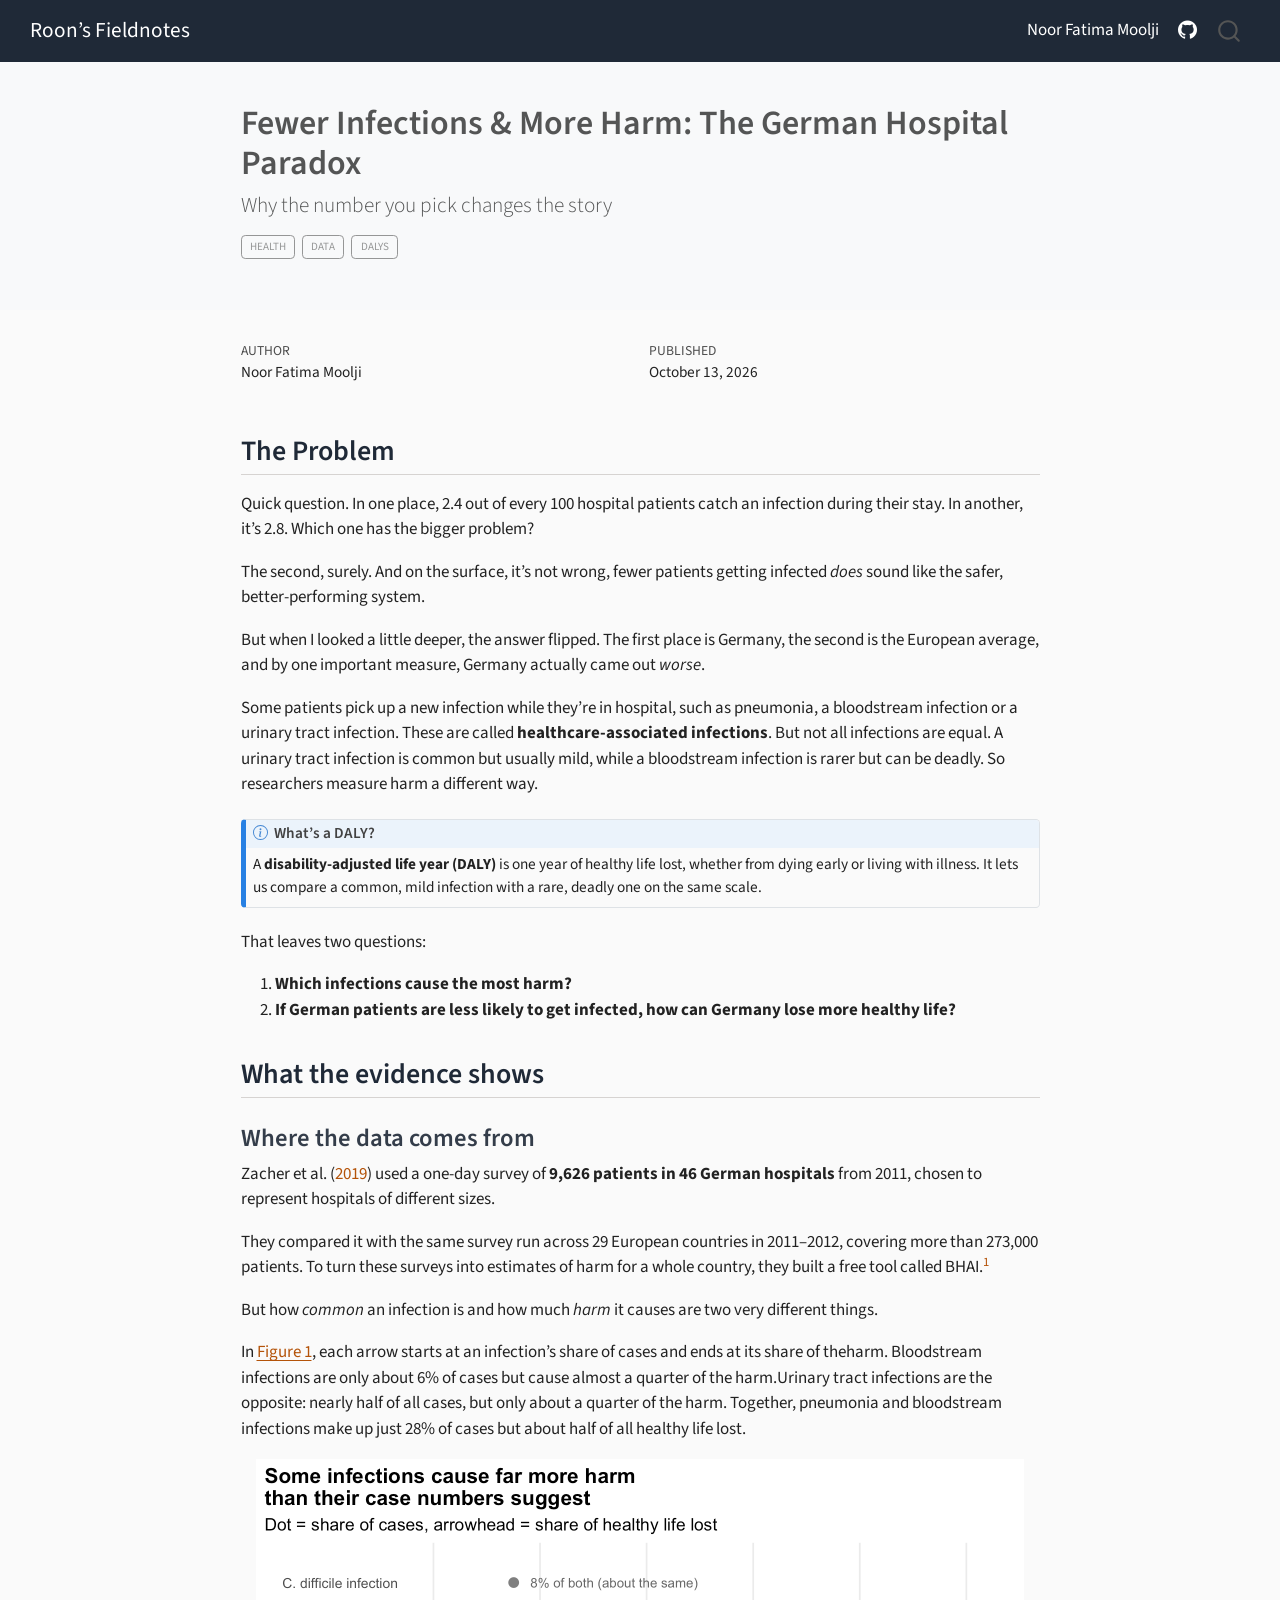
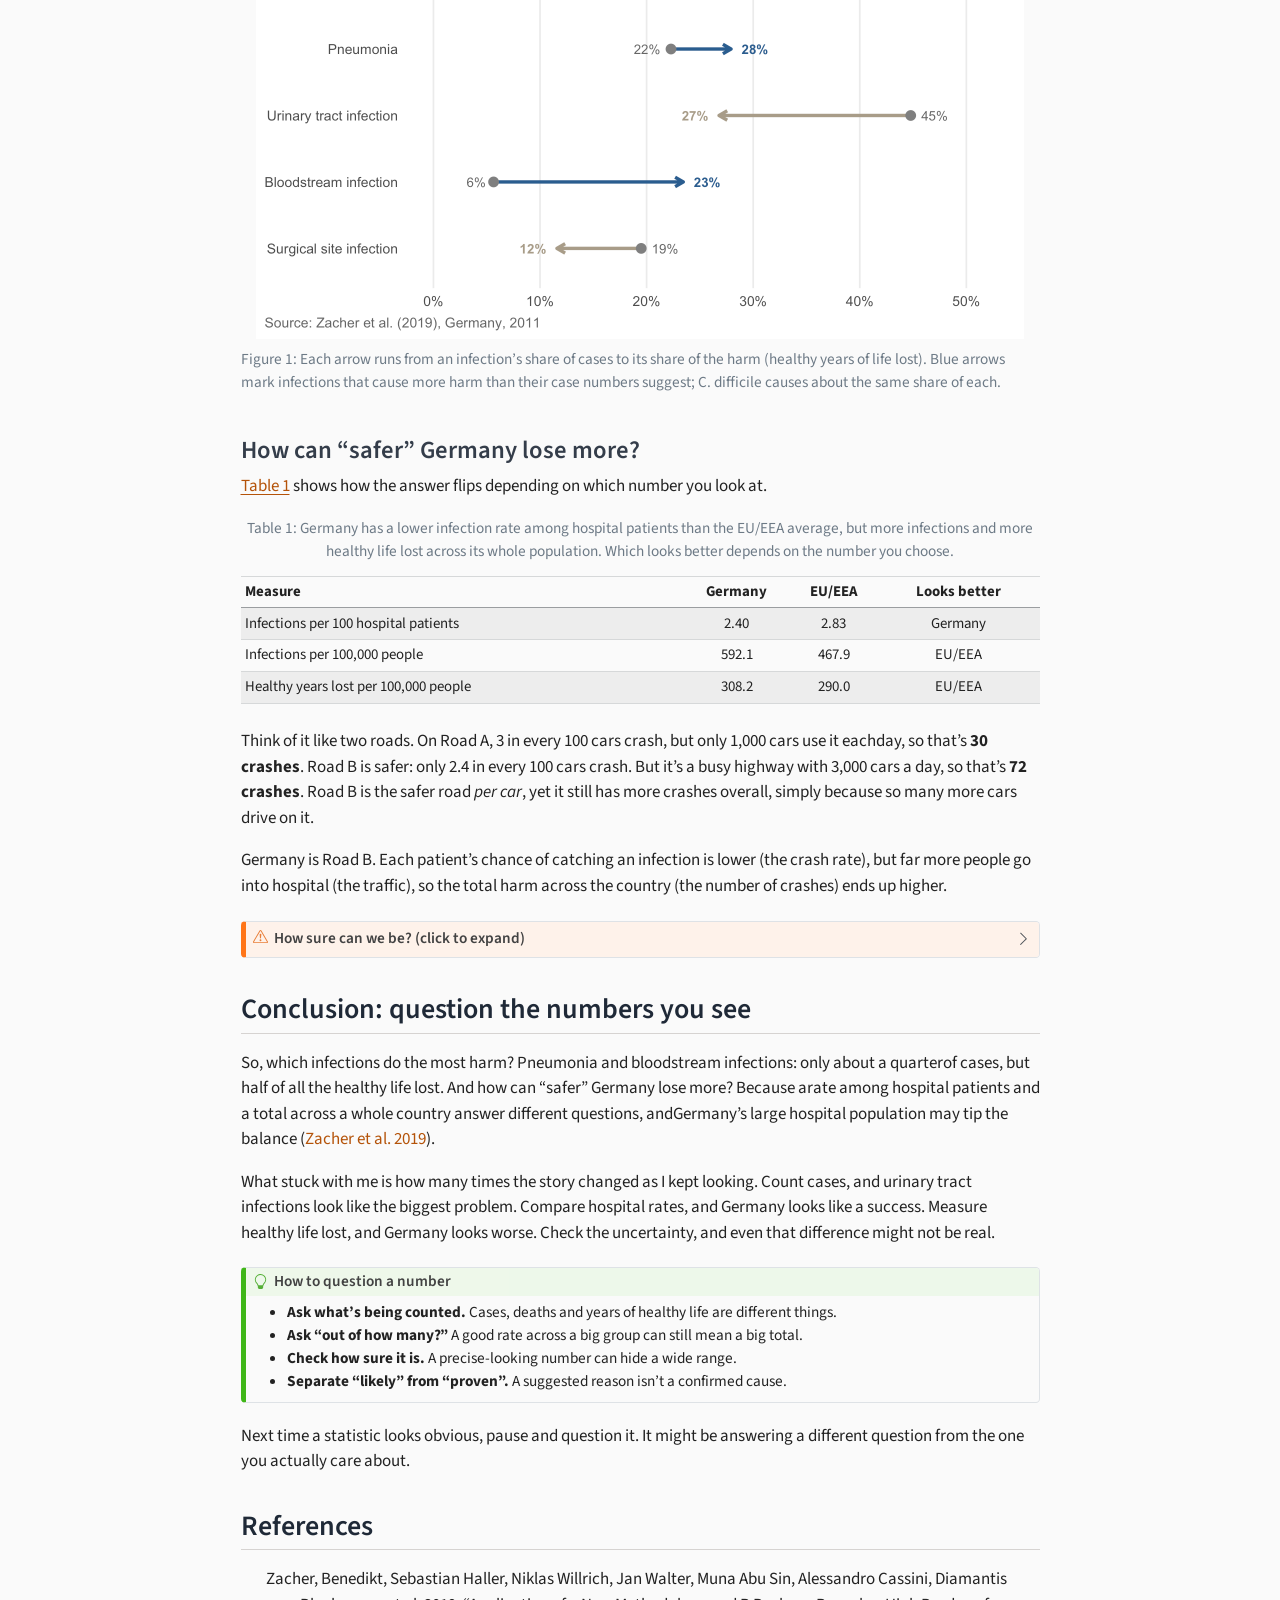
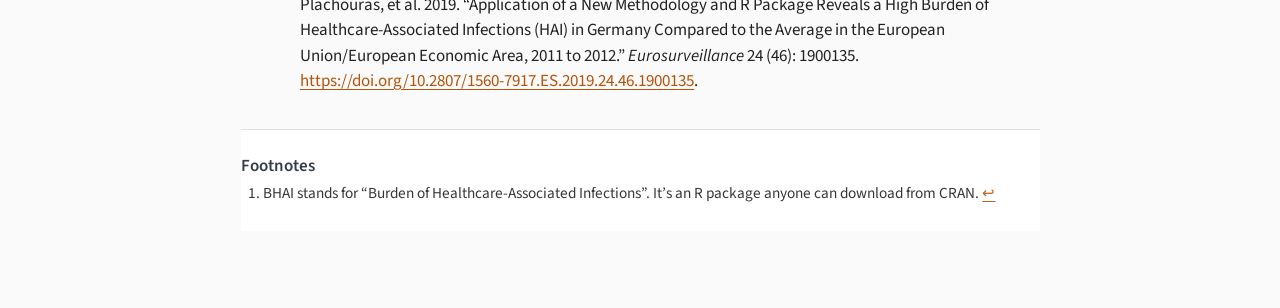
==== posts/hospital-infections/index.html @ 438caefc "Built site for gh-pages" ====
<!DOCTYPE html>
<html xmlns="http://www.w3.org/1999/xhtml" lang="en" xml:lang="en"><head>

<meta charset="utf-8">
<meta name="generator" content="quarto-1.8.27">

<meta name="viewport" content="width=device-width, initial-scale=1.0, user-scalable=yes">

<meta name="author" content="Noor Fatima Moolji">
<meta name="dcterms.date" content="2026-10-13">

<title>Fewer Infections &amp; More Harm: The German Hospital Paradox – Roon’s Fieldnotes</title>
<style>
code{white-space: pre-wrap;}
span.smallcaps{font-variant: small-caps;}
div.columns{display: flex; gap: min(4vw, 1.5em);}
div.column{flex: auto; overflow-x: auto;}
div.hanging-indent{margin-left: 1.5em; text-indent: -1.5em;}
ul.task-list{list-style: none;}
ul.task-list li input[type="checkbox"] {
  width: 0.8em;
  margin: 0 0.8em 0.2em -1em; /* quarto-specific, see https://github.com/quarto-dev/quarto-cli/issues/4556 */ 
  vertical-align: middle;
}
/* CSS for citations */
div.csl-bib-body { }
div.csl-entry {
  clear: both;
  margin-bottom: 0em;
}
.hanging-indent div.csl-entry {
  margin-left:2em;
  text-indent:-2em;
}
div.csl-left-margin {
  min-width:2em;
  float:left;
}
div.csl-right-inline {
  margin-left:2em;
  padding-left:1em;
}
div.csl-indent {
  margin-left: 2em;
}</style>


<script src="../../site_libs/quarto-nav/quarto-nav.js"></script>
<script src="../../site_libs/quarto-nav/headroom.min.js"></script>
<script src="../../site_libs/clipboard/clipboard.min.js"></script>
<script src="../../site_libs/quarto-search/autocomplete.umd.js"></script>
<script src="../../site_libs/quarto-search/fuse.min.js"></script>
<script src="../../site_libs/quarto-search/quarto-search.js"></script>
<meta name="quarto:offset" content="../../">
<script src="../../site_libs/quarto-html/quarto.js" type="module"></script>
<script src="../../site_libs/quarto-html/tabsets/tabsets.js" type="module"></script>
<script src="../../site_libs/quarto-html/axe/axe-check.js" type="module"></script>
<script src="../../site_libs/quarto-html/popper.min.js"></script>
<script src="../../site_libs/quarto-html/tippy.umd.min.js"></script>
<script src="../../site_libs/quarto-html/anchor.min.js"></script>
<link href="../../site_libs/quarto-html/tippy.css" rel="stylesheet">
<link href="../../site_libs/quarto-html/quarto-syntax-highlighting-ed96de9b727972fe78a7b5d16c58bf87.css" rel="stylesheet" id="quarto-text-highlighting-styles">
<script src="../../site_libs/bootstrap/bootstrap.min.js"></script>
<link href="../../site_libs/bootstrap/bootstrap-icons.css" rel="stylesheet">
<link href="../../site_libs/bootstrap/bootstrap-5b4ad623e5705c0698d39aec6f10cf02.min.css" rel="stylesheet" append-hash="true" id="quarto-bootstrap" data-mode="light">
<script id="quarto-search-options" type="application/json">{
  "location": "navbar",
  "copy-button": false,
  "collapse-after": 3,
  "panel-placement": "end",
  "type": "overlay",
  "limit": 50,
  "keyboard-shortcut": [
    "f",
    "/",
    "s"
  ],
  "show-item-context": false,
  "language": {
    "search-no-results-text": "No results",
    "search-matching-documents-text": "matching documents",
    "search-copy-link-title": "Copy link to search",
    "search-hide-matches-text": "Hide additional matches",
    "search-more-match-text": "more match in this document",
    "search-more-matches-text": "more matches in this document",
    "search-clear-button-title": "Clear",
    "search-text-placeholder": "",
    "search-detached-cancel-button-title": "Cancel",
    "search-submit-button-title": "Submit",
    "search-label": "Search"
  }
}</script>


<link rel="stylesheet" href="../../styles.css">
</head>

<body class="nav-fixed fullcontent quarto-light">

<div id="quarto-search-results"></div>
  <header id="quarto-header" class="headroom fixed-top quarto-banner">
    <nav class="navbar navbar-expand-lg " data-bs-theme="dark">
      <div class="navbar-container container-fluid">
      <div class="navbar-brand-container mx-auto">
    <a class="navbar-brand" href="../../index.html">
    <span class="navbar-title">Roon’s Fieldnotes</span>
    </a>
  </div>
            <div id="quarto-search" class="" title="Search"></div>
          <button class="navbar-toggler" type="button" data-bs-toggle="collapse" data-bs-target="#navbarCollapse" aria-controls="navbarCollapse" role="menu" aria-expanded="false" aria-label="Toggle navigation" onclick="if (window.quartoToggleHeadroom) { window.quartoToggleHeadroom(); }">
  <span class="navbar-toggler-icon"></span>
</button>
          <div class="collapse navbar-collapse" id="navbarCollapse">
            <ul class="navbar-nav navbar-nav-scroll ms-auto">
  <li class="nav-item">
    <a class="nav-link" href="../../about.html"> 
<span class="menu-text">Noor Fatima Moolji</span></a>
  </li>  
  <li class="nav-item compact">
    <a class="nav-link" href="https://github.com/noormoolji17"> <i class="bi bi-github" role="img" aria-label="GitHub">
</i> 
<span class="menu-text"></span></a>
  </li>  
</ul>
          </div> <!-- /navcollapse -->
            <div class="quarto-navbar-tools">
</div>
      </div> <!-- /container-fluid -->
    </nav>
</header>
<!-- content -->
<header id="title-block-header" class="quarto-title-block default page-columns page-full">
  <div class="quarto-title-banner page-columns page-full">
    <div class="quarto-title column-body">
      <h1 class="title">Fewer Infections &amp; More Harm: The German Hospital Paradox</h1>
            <p class="subtitle lead">Why the number you pick changes the story</p>
                                <div class="quarto-categories">
                <div class="quarto-category">health</div>
                <div class="quarto-category">data</div>
                <div class="quarto-category">DALYs</div>
              </div>
                  </div>
  </div>
    
  
  <div class="quarto-title-meta">

      <div>
      <div class="quarto-title-meta-heading">Author</div>
      <div class="quarto-title-meta-contents">
               <p>Noor Fatima Moolji </p>
            </div>
    </div>
      
      <div>
      <div class="quarto-title-meta-heading">Published</div>
      <div class="quarto-title-meta-contents">
        <p class="date">October 13, 2026</p>
      </div>
    </div>
    
      
    </div>
    
  
  </header><div id="quarto-content" class="quarto-container page-columns page-rows-contents page-layout-article page-navbar">
<!-- sidebar -->
<!-- margin-sidebar -->
    
<!-- main -->
<main class="content quarto-banner-title-block" id="quarto-document-content">





<section id="the-problem" class="level2">
<h2 class="anchored" data-anchor-id="the-problem">The Problem</h2>
<p>Quick question. In one place, 2.4 out of every 100 hospital patients catch an infection during their stay. In another, it’s 2.8. Which one has the bigger problem?</p>
<p>The second, surely. And on the surface, it’s not wrong, fewer patients getting infected <em>does</em> sound like the safer, better-performing system.</p>
<p>But when I looked a little deeper, the answer flipped. The first place is Germany, the second is the European average, and by one important measure, Germany actually came out <em>worse</em>.</p>
<p>Some patients pick up a new infection while they’re in hospital, such as pneumonia, a bloodstream infection or a urinary tract infection. These are called <strong>healthcare-associated infections</strong>. But not all infections are equal. A urinary tract infection is common but usually mild, while a bloodstream infection is rarer but can be deadly. So researchers measure harm a different way.</p>
<div class="callout callout-style-default callout-note callout-titled">
<div class="callout-header d-flex align-content-center">
<div class="callout-icon-container">
<i class="callout-icon"></i>
</div>
<div class="callout-title-container flex-fill">
<span class="screen-reader-only">Note</span>What’s a DALY?
</div>
</div>
<div class="callout-body-container callout-body">
<p>A <strong>disability-adjusted life year (DALY)</strong> is one year of healthy life lost, whether from dying early or living with illness. It lets us compare a common, mild infection with a rare, deadly one on the same scale.</p>
</div>
</div>
<p>That leaves two questions:</p>
<ol type="1">
<li><strong>Which infections cause the most harm?</strong></li>
<li><strong>If German patients are less likely to get infected, how can Germany lose more healthy life?</strong></li>
</ol>
</section>
<section id="what-the-evidence-shows" class="level2">
<h2 class="anchored" data-anchor-id="what-the-evidence-shows">What the evidence shows</h2>
<section id="where-the-data-comes-from" class="level3">
<h3 class="anchored" data-anchor-id="where-the-data-comes-from">Where the data comes from</h3>
<p><span class="citation" data-cites="zacher2019">Zacher et al. (<a href="#ref-zacher2019" role="doc-biblioref">2019</a>)</span> used a one-day survey of <strong>9,626 patients in 46 German hospitals</strong> from 2011, chosen to represent hospitals of different sizes.</p>
<p>They compared it with the same survey run across 29 European countries in 2011–2012, covering more than 273,000 patients. To turn these surveys into estimates of harm for a whole country, they built a free tool called BHAI.<a href="#fn1" class="footnote-ref" id="fnref1" role="doc-noteref"><sup>1</sup></a></p>
<p>But how <em>common</em> an infection is and how much <em>harm</em> it causes are two very different things.</p>
<p>In <a href="#fig-share" class="quarto-xref">Figure&nbsp;1</a>, each arrow starts at an infection’s share of cases and ends at its share of theharm. Bloodstream infections are only about 6% of cases but cause almost a quarter of the harm.Urinary tract infections are the opposite: nearly half of all cases, but only about a quarter of the harm. Together, pneumonia and bloodstream infections make up just 28% of cases but about half of all healthy life lost.</p>
<div class="cell">
<div class="cell-output-display">
<div id="fig-share" class="quarto-float quarto-figure quarto-figure-center anchored" alt="Arrow chart for five infection types in Germany, 2011. Bloodstream infection rises from 6% of cases to 23% of harm and pneumonia from 22% to 28%. Urinary tract infection falls from 45% of cases to 27% of harm and surgical site infection from 19% to 12%. C. difficile is about 8% of both.">
<figure class="quarto-float quarto-float-fig figure">
<div aria-describedby="fig-share-caption-0ceaefa1-69ba-4598-a22c-09a6ac19f8ca">
<img src="index_files/figure-html/fig-share-1.png" class="img-fluid figure-img" alt="Arrow chart for five infection types in Germany, 2011. Bloodstream infection rises from 6% of cases to 23% of harm and pneumonia from 22% to 28%. Urinary tract infection falls from 45% of cases to 27% of harm and surgical site infection from 19% to 12%. C. difficile is about 8% of both." width="768">
</div>
<figcaption class="quarto-float-caption-bottom quarto-float-caption quarto-float-fig" id="fig-share-caption-0ceaefa1-69ba-4598-a22c-09a6ac19f8ca">
Figure&nbsp;1: Each arrow runs from an infection’s share of cases to its share of the harm (healthy years of life lost). Blue arrows mark infections that cause more harm than their case numbers suggest; C. difficile causes about the same share of each.
</figcaption>
</figure>
</div>
</div>
</div>
</section>
<section id="how-can-safer-germany-lose-more" class="level3">
<h3 class="anchored" data-anchor-id="how-can-safer-germany-lose-more">How can “safer” Germany lose more?</h3>
<p><a href="#tbl-compare" class="quarto-xref">Table&nbsp;1</a> shows how the answer flips depending on which number you look at.</p>
<div class="cell">
<div id="tbl-compare" class="cell quarto-float quarto-figure quarto-figure-center anchored">
<figure class="quarto-float quarto-float-tbl figure">
<figcaption class="quarto-float-caption-top quarto-float-caption quarto-float-tbl" id="tbl-compare-caption-0ceaefa1-69ba-4598-a22c-09a6ac19f8ca">
Table&nbsp;1: Germany has a lower infection rate among hospital patients than the EU/EEA average, but more infections and more healthy life lost across its whole population. Which looks better depends on the number you choose.
</figcaption>
<div aria-describedby="tbl-compare-caption-0ceaefa1-69ba-4598-a22c-09a6ac19f8ca">
<div class="cell-output-display">
<table class="do-not-create-environment cell caption-top table table-sm table-striped small">
<colgroup>
<col style="width: 55%">
<col style="width: 13%">
<col style="width: 11%">
<col style="width: 20%">
</colgroup>
<thead>
<tr class="header">
<th style="text-align: left;">Measure</th>
<th style="text-align: center;">Germany</th>
<th style="text-align: center;">EU/EEA</th>
<th style="text-align: center;">Looks better</th>
</tr>
</thead>
<tbody>
<tr class="odd">
<td style="text-align: left;">Infections per 100 hospital patients</td>
<td style="text-align: center;">2.40</td>
<td style="text-align: center;">2.83</td>
<td style="text-align: center;">Germany</td>
</tr>
<tr class="even">
<td style="text-align: left;">Infections per 100,000 people</td>
<td style="text-align: center;">592.1</td>
<td style="text-align: center;">467.9</td>
<td style="text-align: center;">EU/EEA</td>
</tr>
<tr class="odd">
<td style="text-align: left;">Healthy years lost per 100,000 people</td>
<td style="text-align: center;">308.2</td>
<td style="text-align: center;">290.0</td>
<td style="text-align: center;">EU/EEA</td>
</tr>
</tbody>
</table>
</div>
</div>
</figure>
</div>
</div>
<p>Think of it like two roads. On Road A, 3 in every 100 cars crash, but only 1,000 cars use it eachday, so that’s <strong>30 crashes</strong>. Road B is safer: only 2.4 in every 100 cars crash. But it’s a busy highway with 3,000 cars a day, so that’s <strong>72 crashes</strong>. Road B is the safer road <em>per car</em>, yet it still has more crashes overall, simply because so many more cars drive on it.</p>
<p>Germany is Road B. Each patient’s chance of catching an infection is lower (the crash rate), but far more people go into hospital (the traffic), so the total harm across the country (the number of crashes) ends up higher.</p>
<div class="callout callout-style-default callout-warning callout-titled">
<div class="callout-header d-flex align-content-center collapsed" data-bs-toggle="collapse" data-bs-target=".callout-2-contents" aria-controls="callout-2" aria-expanded="false" aria-label="Toggle callout">
<div class="callout-icon-container">
<i class="callout-icon"></i>
</div>
<div class="callout-title-container flex-fill">
<span class="screen-reader-only">Warning</span>How sure can we be? (click to expand)
</div>
<div class="callout-btn-toggle d-inline-block border-0 py-1 ps-1 pe-0 float-end"><i class="callout-toggle"></i></div>
</div>
<div id="callout-2" class="callout-2-contents callout-collapse collapse">
<div class="callout-body-container callout-body">
<p>These numbers are estimates, and some are quite uncertain. Germany’s harm could be anywhere from about 221 to 416 healthy years lost per 100,000 people, and Europe’s from about 215 to 377. Those ranges overlap, so the study can’t say for certain that Germany is really worse.</p>
<p>The authors also note that some of the evidence linking infections to deaths and disability is weak, and that using a different group of German hospitals raised the total from about 249,000 to 290,000 healthy years lost.</p>
</div>
</div>
</div>
</section>
</section>
<section id="conclusion-question-the-numbers-you-see" class="level2">
<h2 class="anchored" data-anchor-id="conclusion-question-the-numbers-you-see">Conclusion: question the numbers you see</h2>
<p>So, which infections do the most harm? Pneumonia and bloodstream infections: only about a quarterof cases, but half of all the healthy life lost. And how can “safer” Germany lose more? Because arate among hospital patients and a total across a whole country answer different questions, andGermany’s large hospital population may tip the balance <span class="citation" data-cites="zacher2019">(<a href="#ref-zacher2019" role="doc-biblioref">Zacher et al. 2019</a>)</span>.</p>
<p>What stuck with me is how many times the story changed as I kept looking. Count cases, and urinary tract infections look like the biggest problem. Compare hospital rates, and Germany looks like a success. Measure healthy life lost, and Germany looks worse. Check the uncertainty, and even that difference might not be real.</p>
<div class="callout callout-style-default callout-tip callout-titled">
<div class="callout-header d-flex align-content-center">
<div class="callout-icon-container">
<i class="callout-icon"></i>
</div>
<div class="callout-title-container flex-fill">
<span class="screen-reader-only">Tip</span>How to question a number
</div>
</div>
<div class="callout-body-container callout-body">
<ul>
<li><strong>Ask what’s being counted.</strong> Cases, deaths and years of healthy life are different things.</li>
<li><strong>Ask “out of how many?”</strong> A good rate across a big group can still mean a big total.</li>
<li><strong>Check how sure it is.</strong> A precise-looking number can hide a wide range.</li>
<li><strong>Separate “likely” from “proven”.</strong> A suggested reason isn’t a confirmed cause.</li>
</ul>
</div>
</div>
<p>Next time a statistic looks obvious, pause and question it. It might be answering a different question from the one you actually care about.</p>
</section>
<section id="references" class="level2">
<h2 class="anchored" data-anchor-id="references">References</h2>
<div id="refs" class="references csl-bib-body hanging-indent" data-entry-spacing="0" role="list">
<div id="ref-zacher2019" class="csl-entry" role="listitem">
Zacher, Benedikt, Sebastian Haller, Niklas Willrich, Jan Walter, Muna Abu Sin, Alessandro Cassini, Diamantis Plachouras, et al. 2019. <span>“Application of a New Methodology and <span>R</span> Package Reveals a High Burden of Healthcare-Associated Infections (<span>HAI</span>) in <span>Germany</span> Compared to the Average in the <span>European Union/European Economic Area</span>, 2011 to 2012.”</span> <em>Eurosurveillance</em> 24 (46): 1900135. <a href="https://doi.org/10.2807/1560-7917.ES.2019.24.46.1900135">https://doi.org/10.2807/1560-7917.ES.2019.24.46.1900135</a>.
</div>
</div>


</section>


<div id="quarto-appendix" class="default"><section id="footnotes" class="footnotes footnotes-end-of-document" role="doc-endnotes"><h2 class="anchored quarto-appendix-heading">Footnotes</h2>

<ol>
<li id="fn1"><p>BHAI stands for “Burden of Healthcare-Associated Infections”. It’s an R package anyone can download from CRAN.<a href="#fnref1" class="footnote-back" role="doc-backlink">↩︎</a></p></li>
</ol>
</section></div></main> <!-- /main -->
<script id="quarto-html-after-body" type="application/javascript">
  window.document.addEventListener("DOMContentLoaded", function (event) {
    const icon = "";
    const anchorJS = new window.AnchorJS();
    anchorJS.options = {
      placement: 'right',
      icon: icon
    };
    anchorJS.add('.anchored');
    const isCodeAnnotation = (el) => {
      for (const clz of el.classList) {
        if (clz.startsWith('code-annotation-')) {                     
          return true;
        }
      }
      return false;
    }
    const onCopySuccess = function(e) {
      // button target
      const button = e.trigger;
      // don't keep focus
      button.blur();
      // flash "checked"
      button.classList.add('code-copy-button-checked');
      var currentTitle = button.getAttribute("title");
      button.setAttribute("title", "Copied!");
      let tooltip;
      if (window.bootstrap) {
        button.setAttribute("data-bs-toggle", "tooltip");
        button.setAttribute("data-bs-placement", "left");
        button.setAttribute("data-bs-title", "Copied!");
        tooltip = new bootstrap.Tooltip(button, 
          { trigger: "manual", 
            customClass: "code-copy-button-tooltip",
            offset: [0, -8]});
        tooltip.show();    
      }
      setTimeout(function() {
        if (tooltip) {
          tooltip.hide();
          button.removeAttribute("data-bs-title");
          button.removeAttribute("data-bs-toggle");
          button.removeAttribute("data-bs-placement");
        }
        button.setAttribute("title", currentTitle);
        button.classList.remove('code-copy-button-checked');
      }, 1000);
      // clear code selection
      e.clearSelection();
    }
    const getTextToCopy = function(trigger) {
      const outerScaffold = trigger.parentElement.cloneNode(true);
      const codeEl = outerScaffold.querySelector('code');
      for (const childEl of codeEl.children) {
        if (isCodeAnnotation(childEl)) {
          childEl.remove();
        }
      }
      return codeEl.innerText;
    }
    const clipboard = new window.ClipboardJS('.code-copy-button:not([data-in-quarto-modal])', {
      text: getTextToCopy
    });
    clipboard.on('success', onCopySuccess);
    if (window.document.getElementById('quarto-embedded-source-code-modal')) {
      const clipboardModal = new window.ClipboardJS('.code-copy-button[data-in-quarto-modal]', {
        text: getTextToCopy,
        container: window.document.getElementById('quarto-embedded-source-code-modal')
      });
      clipboardModal.on('success', onCopySuccess);
    }
      var localhostRegex = new RegExp(/^(?:http|https):\/\/localhost\:?[0-9]*\//);
      var mailtoRegex = new RegExp(/^mailto:/);
        var filterRegex = new RegExp('/' + window.location.host + '/');
      var isInternal = (href) => {
          return filterRegex.test(href) || localhostRegex.test(href) || mailtoRegex.test(href);
      }
      // Inspect non-navigation links and adorn them if external
     var links = window.document.querySelectorAll('a[href]:not(.nav-link):not(.navbar-brand):not(.toc-action):not(.sidebar-link):not(.sidebar-item-toggle):not(.pagination-link):not(.no-external):not([aria-hidden]):not(.dropdown-item):not(.quarto-navigation-tool):not(.about-link)');
      for (var i=0; i<links.length; i++) {
        const link = links[i];
        if (!isInternal(link.href)) {
          // undo the damage that might have been done by quarto-nav.js in the case of
          // links that we want to consider external
          if (link.dataset.originalHref !== undefined) {
            link.href = link.dataset.originalHref;
          }
        }
      }
    function tippyHover(el, contentFn, onTriggerFn, onUntriggerFn) {
      const config = {
        allowHTML: true,
        maxWidth: 500,
        delay: 100,
        arrow: false,
        appendTo: function(el) {
            return el.parentElement;
        },
        interactive: true,
        interactiveBorder: 10,
        theme: 'quarto',
        placement: 'bottom-start',
      };
      if (contentFn) {
        config.content = contentFn;
      }
      if (onTriggerFn) {
        config.onTrigger = onTriggerFn;
      }
      if (onUntriggerFn) {
        config.onUntrigger = onUntriggerFn;
      }
      window.tippy(el, config); 
    }
    const noterefs = window.document.querySelectorAll('a[role="doc-noteref"]');
    for (var i=0; i<noterefs.length; i++) {
      const ref = noterefs[i];
      tippyHover(ref, function() {
        // use id or data attribute instead here
        let href = ref.getAttribute('data-footnote-href') || ref.getAttribute('href');
        try { href = new URL(href).hash; } catch {}
        const id = href.replace(/^#\/?/, "");
        const note = window.document.getElementById(id);
        if (note) {
          return note.innerHTML;
        } else {
          return "";
        }
      });
    }
    const xrefs = window.document.querySelectorAll('a.quarto-xref');
    const processXRef = (id, note) => {
      // Strip column container classes
      const stripColumnClz = (el) => {
        el.classList.remove("page-full", "page-columns");
        if (el.children) {
          for (const child of el.children) {
            stripColumnClz(child);
          }
        }
      }
      stripColumnClz(note)
      if (id === null || id.startsWith('sec-')) {
        // Special case sections, only their first couple elements
        const container = document.createElement("div");
        if (note.children && note.children.length > 2) {
          container.appendChild(note.children[0].cloneNode(true));
          for (let i = 1; i < note.children.length; i++) {
            const child = note.children[i];
            if (child.tagName === "P" && child.innerText === "") {
              continue;
            } else {
              container.appendChild(child.cloneNode(true));
              break;
            }
          }
          if (window.Quarto?.typesetMath) {
            window.Quarto.typesetMath(container);
          }
          return container.innerHTML
        } else {
          if (window.Quarto?.typesetMath) {
            window.Quarto.typesetMath(note);
          }
          return note.innerHTML;
        }
      } else {
        // Remove any anchor links if they are present
        const anchorLink = note.querySelector('a.anchorjs-link');
        if (anchorLink) {
          anchorLink.remove();
        }
        if (window.Quarto?.typesetMath) {
          window.Quarto.typesetMath(note);
        }
        if (note.classList.contains("callout")) {
          return note.outerHTML;
        } else {
          return note.innerHTML;
        }
      }
    }
    for (var i=0; i<xrefs.length; i++) {
      const xref = xrefs[i];
      tippyHover(xref, undefined, function(instance) {
        instance.disable();
        let url = xref.getAttribute('href');
        let hash = undefined; 
        if (url.startsWith('#')) {
          hash = url;
        } else {
          try { hash = new URL(url).hash; } catch {}
        }
        if (hash) {
          const id = hash.replace(/^#\/?/, "");
          const note = window.document.getElementById(id);
          if (note !== null) {
            try {
              const html = processXRef(id, note.cloneNode(true));
              instance.setContent(html);
            } finally {
              instance.enable();
              instance.show();
            }
          } else {
            // See if we can fetch this
            fetch(url.split('#')[0])
            .then(res => res.text())
            .then(html => {
              const parser = new DOMParser();
              const htmlDoc = parser.parseFromString(html, "text/html");
              const note = htmlDoc.getElementById(id);
              if (note !== null) {
                const html = processXRef(id, note);
                instance.setContent(html);
              } 
            }).finally(() => {
              instance.enable();
              instance.show();
            });
          }
        } else {
          // See if we can fetch a full url (with no hash to target)
          // This is a special case and we should probably do some content thinning / targeting
          fetch(url)
          .then(res => res.text())
          .then(html => {
            const parser = new DOMParser();
            const htmlDoc = parser.parseFromString(html, "text/html");
            const note = htmlDoc.querySelector('main.content');
            if (note !== null) {
              // This should only happen for chapter cross references
              // (since there is no id in the URL)
              // remove the first header
              if (note.children.length > 0 && note.children[0].tagName === "HEADER") {
                note.children[0].remove();
              }
              const html = processXRef(null, note);
              instance.setContent(html);
            } 
          }).finally(() => {
            instance.enable();
            instance.show();
          });
        }
      }, function(instance) {
      });
    }
        let selectedAnnoteEl;
        const selectorForAnnotation = ( cell, annotation) => {
          let cellAttr = 'data-code-cell="' + cell + '"';
          let lineAttr = 'data-code-annotation="' +  annotation + '"';
          const selector = 'span[' + cellAttr + '][' + lineAttr + ']';
          return selector;
        }
        const selectCodeLines = (annoteEl) => {
          const doc = window.document;
          const targetCell = annoteEl.getAttribute("data-target-cell");
          const targetAnnotation = annoteEl.getAttribute("data-target-annotation");
          const annoteSpan = window.document.querySelector(selectorForAnnotation(targetCell, targetAnnotation));
          const lines = annoteSpan.getAttribute("data-code-lines").split(",");
          const lineIds = lines.map((line) => {
            return targetCell + "-" + line;
          })
          let top = null;
          let height = null;
          let parent = null;
          if (lineIds.length > 0) {
              //compute the position of the single el (top and bottom and make a div)
              const el = window.document.getElementById(lineIds[0]);
              top = el.offsetTop;
              height = el.offsetHeight;
              parent = el.parentElement.parentElement;
            if (lineIds.length > 1) {
              const lastEl = window.document.getElementById(lineIds[lineIds.length - 1]);
              const bottom = lastEl.offsetTop + lastEl.offsetHeight;
              height = bottom - top;
            }
            if (top !== null && height !== null && parent !== null) {
              // cook up a div (if necessary) and position it 
              let div = window.document.getElementById("code-annotation-line-highlight");
              if (div === null) {
                div = window.document.createElement("div");
                div.setAttribute("id", "code-annotation-line-highlight");
                div.style.position = 'absolute';
                parent.appendChild(div);
              }
              div.style.top = top - 2 + "px";
              div.style.height = height + 4 + "px";
              div.style.left = 0;
              let gutterDiv = window.document.getElementById("code-annotation-line-highlight-gutter");
              if (gutterDiv === null) {
                gutterDiv = window.document.createElement("div");
                gutterDiv.setAttribute("id", "code-annotation-line-highlight-gutter");
                gutterDiv.style.position = 'absolute';
                const codeCell = window.document.getElementById(targetCell);
                const gutter = codeCell.querySelector('.code-annotation-gutter');
                gutter.appendChild(gutterDiv);
              }
              gutterDiv.style.top = top - 2 + "px";
              gutterDiv.style.height = height + 4 + "px";
            }
            selectedAnnoteEl = annoteEl;
          }
        };
        const unselectCodeLines = () => {
          const elementsIds = ["code-annotation-line-highlight", "code-annotation-line-highlight-gutter"];
          elementsIds.forEach((elId) => {
            const div = window.document.getElementById(elId);
            if (div) {
              div.remove();
            }
          });
          selectedAnnoteEl = undefined;
        };
          // Handle positioning of the toggle
      window.addEventListener(
        "resize",
        throttle(() => {
          elRect = undefined;
          if (selectedAnnoteEl) {
            selectCodeLines(selectedAnnoteEl);
          }
        }, 10)
      );
      function throttle(fn, ms) {
      let throttle = false;
      let timer;
        return (...args) => {
          if(!throttle) { // first call gets through
              fn.apply(this, args);
              throttle = true;
          } else { // all the others get throttled
              if(timer) clearTimeout(timer); // cancel #2
              timer = setTimeout(() => {
                fn.apply(this, args);
                timer = throttle = false;
              }, ms);
          }
        };
      }
        // Attach click handler to the DT
        const annoteDls = window.document.querySelectorAll('dt[data-target-cell]');
        for (const annoteDlNode of annoteDls) {
          annoteDlNode.addEventListener('click', (event) => {
            const clickedEl = event.target;
            if (clickedEl !== selectedAnnoteEl) {
              unselectCodeLines();
              const activeEl = window.document.querySelector('dt[data-target-cell].code-annotation-active');
              if (activeEl) {
                activeEl.classList.remove('code-annotation-active');
              }
              selectCodeLines(clickedEl);
              clickedEl.classList.add('code-annotation-active');
            } else {
              // Unselect the line
              unselectCodeLines();
              clickedEl.classList.remove('code-annotation-active');
            }
          });
        }
    const findCites = (el) => {
      const parentEl = el.parentElement;
      if (parentEl) {
        const cites = parentEl.dataset.cites;
        if (cites) {
          return {
            el,
            cites: cites.split(' ')
          };
        } else {
          return findCites(el.parentElement)
        }
      } else {
        return undefined;
      }
    };
    var bibliorefs = window.document.querySelectorAll('a[role="doc-biblioref"]');
    for (var i=0; i<bibliorefs.length; i++) {
      const ref = bibliorefs[i];
      const citeInfo = findCites(ref);
      if (citeInfo) {
        tippyHover(citeInfo.el, function() {
          var popup = window.document.createElement('div');
          citeInfo.cites.forEach(function(cite) {
            var citeDiv = window.document.createElement('div');
            citeDiv.classList.add('hanging-indent');
            citeDiv.classList.add('csl-entry');
            var biblioDiv = window.document.getElementById('ref-' + cite);
            if (biblioDiv) {
              citeDiv.innerHTML = biblioDiv.innerHTML;
            }
            popup.appendChild(citeDiv);
          });
          return popup.innerHTML;
        });
      }
    }
  });
  </script>
</div> <!-- /content -->




</body></html>
---- site_libs/quarto-html/tippy.css ----
.tippy-box[data-animation=fade][data-state=hidden]{opacity:0}[data-tippy-root]{max-width:calc(100vw - 10px)}.tippy-box{position:relative;background-color:#333;color:#fff;border-radius:4px;font-size:14px;line-height:1.4;white-space:normal;outline:0;transition-property:transform,visibility,opacity}.tippy-box[data-placement^=top]>.tippy-arrow{bottom:0}.tippy-box[data-placement^=top]>.tippy-arrow:before{bottom:-7px;left:0;border-width:8px 8px 0;border-top-color:initial;transform-origin:center top}.tippy-box[data-placement^=bottom]>.tippy-arrow{top:0}.tippy-box[data-placement^=bottom]>.tippy-arrow:before{top:-7px;left:0;border-width:0 8px 8px;border-bottom-color:initial;transform-origin:center bottom}.tippy-box[data-placement^=left]>.tippy-arrow{right:0}.tippy-box[data-placement^=left]>.tippy-arrow:before{border-width:8px 0 8px 8px;border-left-color:initial;right:-7px;transform-origin:center left}.tippy-box[data-placement^=right]>.tippy-arrow{left:0}.tippy-box[data-placement^=right]>.tippy-arrow:before{left:-7px;border-width:8px 8px 8px 0;border-right-color:initial;transform-origin:center right}.tippy-box[data-inertia][data-state=visible]{transition-timing-function:cubic-bezier(.54,1.5,.38,1.11)}.tippy-arrow{width:16px;height:16px;color:#333}.tippy-arrow:before{content:"";position:absolute;border-color:transparent;border-style:solid}.tippy-content{position:relative;padding:5px 9px;z-index:1}
---- site_libs/quarto-html/quarto-syntax-highlighting-ed96de9b727972fe78a7b5d16c58bf87.css ----
/* quarto syntax highlight colors */
:root {
  --quarto-hl-ot-color: #003B4F;
  --quarto-hl-at-color: #657422;
  --quarto-hl-ss-color: #20794D;
  --quarto-hl-an-color: #5E5E5E;
  --quarto-hl-fu-color: #4758AB;
  --quarto-hl-st-color: #20794D;
  --quarto-hl-cf-color: #003B4F;
  --quarto-hl-op-color: #5E5E5E;
  --quarto-hl-er-color: #AD0000;
  --quarto-hl-bn-color: #AD0000;
  --quarto-hl-al-color: #AD0000;
  --quarto-hl-va-color: #111111;
  --quarto-hl-bu-color: inherit;
  --quarto-hl-ex-color: inherit;
  --quarto-hl-pp-color: #AD0000;
  --quarto-hl-in-color: #5E5E5E;
  --quarto-hl-vs-color: #20794D;
  --quarto-hl-wa-color: #5E5E5E;
  --quarto-hl-do-color: #5E5E5E;
  --quarto-hl-im-color: #00769E;
  --quarto-hl-ch-color: #20794D;
  --quarto-hl-dt-color: #AD0000;
  --quarto-hl-fl-color: #AD0000;
  --quarto-hl-co-color: #5E5E5E;
  --quarto-hl-cv-color: #5E5E5E;
  --quarto-hl-cn-color: #8f5902;
  --quarto-hl-sc-color: #5E5E5E;
  --quarto-hl-dv-color: #AD0000;
  --quarto-hl-kw-color: #003B4F;
}

/* other quarto variables */
:root {
  --quarto-font-monospace: SFMono-Regular, Menlo, Monaco, Consolas, "Liberation Mono", "Courier New", monospace;
}

/* syntax highlight based on Pandoc's rules */
pre > code.sourceCode > span {
  color: #003B4F;
}

code.sourceCode > span {
  color: #003B4F;
}

div.sourceCode,
div.sourceCode pre.sourceCode {
  color: #003B4F;
}

/* Normal */
code span {
  color: #003B4F;
}

/* Alert */
code span.al {
  color: #AD0000;
  font-style: inherit;
}

/* Annotation */
code span.an {
  color: #5E5E5E;
  font-style: inherit;
}

/* Attribute */
code span.at {
  color: #657422;
  font-style: inherit;
}

/* BaseN */
code span.bn {
  color: #AD0000;
  font-style: inherit;
}

/* BuiltIn */
code span.bu {
  font-style: inherit;
}

/* ControlFlow */
code span.cf {
  color: #003B4F;
  font-weight: bold;
  font-style: inherit;
}

/* Char */
code span.ch {
  color: #20794D;
  font-style: inherit;
}

/* Constant */
code span.cn {
  color: #8f5902;
  font-style: inherit;
}

/* Comment */
code span.co {
  color: #5E5E5E;
  font-style: inherit;
}

/* CommentVar */
code span.cv {
  color: #5E5E5E;
  font-style: italic;
}

/* Documentation */
code span.do {
  color: #5E5E5E;
  font-style: italic;
}

/* DataType */
code span.dt {
  color: #AD0000;
  font-style: inherit;
}

/* DecVal */
code span.dv {
  color: #AD0000;
  font-style: inherit;
}

/* Error */
code span.er {
  color: #AD0000;
  font-style: inherit;
}

/* Extension */
code span.ex {
  font-style: inherit;
}

/* Float */
code span.fl {
  color: #AD0000;
  font-style: inherit;
}

/* Function */
code span.fu {
  color: #4758AB;
  font-style: inherit;
}

/* Import */
code span.im {
  color: #00769E;
  font-style: inherit;
}

/* Information */
code span.in {
  color: #5E5E5E;
  font-style: inherit;
}

/* Keyword */
code span.kw {
  color: #003B4F;
  font-weight: bold;
  font-style: inherit;
}

/* Operator */
code span.op {
  color: #5E5E5E;
  font-style: inherit;
}

/* Other */
code span.ot {
  color: #003B4F;
  font-style: inherit;
}

/* Preprocessor */
code span.pp {
  color: #AD0000;
  font-style: inherit;
}

/* SpecialChar */
code span.sc {
  color: #5E5E5E;
  font-style: inherit;
}

/* SpecialString */
code span.ss {
  color: #20794D;
  font-style: inherit;
}

/* String */
code span.st {
  color: #20794D;
  font-style: inherit;
}

/* Variable */
code span.va {
  color: #111111;
  font-style: inherit;
}

/* VerbatimString */
code span.vs {
  color: #20794D;
  font-style: inherit;
}

/* Warning */
code span.wa {
  color: #5E5E5E;
  font-style: italic;
}

.prevent-inlining {
  content: "</";
}

/*# sourceMappingURL=0920dd6d7437995b8cdf7429764427b1.css.map */
---- styles.css ----
/* css styles */
/*-- scss:defaults --*/

/* Named colours*/
:root {
  --ink: #222222;       /* body text */
  --paper: #fafafa;     /* page background: soft off-white */
  --charcoal: #1f2937;  /* headings and navbar */
  --link: #b45309;      /* links: deep amber */
  --hover: #fbbf24;     /* navbar hover: bright amber */
  --soft: #d6d3d1;      /* thin lines */
}

/* Page background and body text */
body {
  background-color: var(--paper);
  color: var(--ink);
}

/* Headings: dark and readable */
h1, h2, h3, h4, .title, .listing-title {
  color: var(--charcoal);
}

/* Subtle line under section headings in posts */
#quarto-document-content h2 {
  border-bottom: 1px solid var(--soft);
  padding-bottom: 0.2em;
}

/* Links in the page content */
#quarto-content a {
  color: var(--link);
}

#quarto-content a:hover {
  color: var(--charcoal);
}

/* Navbar: dark with white text */
#quarto-header .navbar {
  background-color: var(--charcoal);
}

#quarto-header .navbar-title,
#quarto-header .navbar-brand,
#quarto-header .nav-link,
#quarto-header .bi {
  color: #ffffff;
}

/* Navbar hover and current page: bright amber, clearly visible */
#quarto-header .navbar-brand:hover,
#quarto-header .navbar-brand:hover .navbar-title,
#quarto-header .nav-link:hover,
#quarto-header .nav-link:hover .bi,
#quarto-header .nav-link.active {
  color: var(--hover);
}

#quarto-header .nav-link:hover,
#quarto-header .nav-link.active {
  text-decoration: underline;
  text-underline-offset: 6px;
  text-decoration-thickness: 2px;
}

/* Visible focus outline for keyboard users */
#quarto-header .nav-link:focus-visible,
#quarto-header .navbar-brand:focus-visible {
  outline: 2px solid var(--hover);
  outline-offset: 2px;
  box-shadow: none;
}
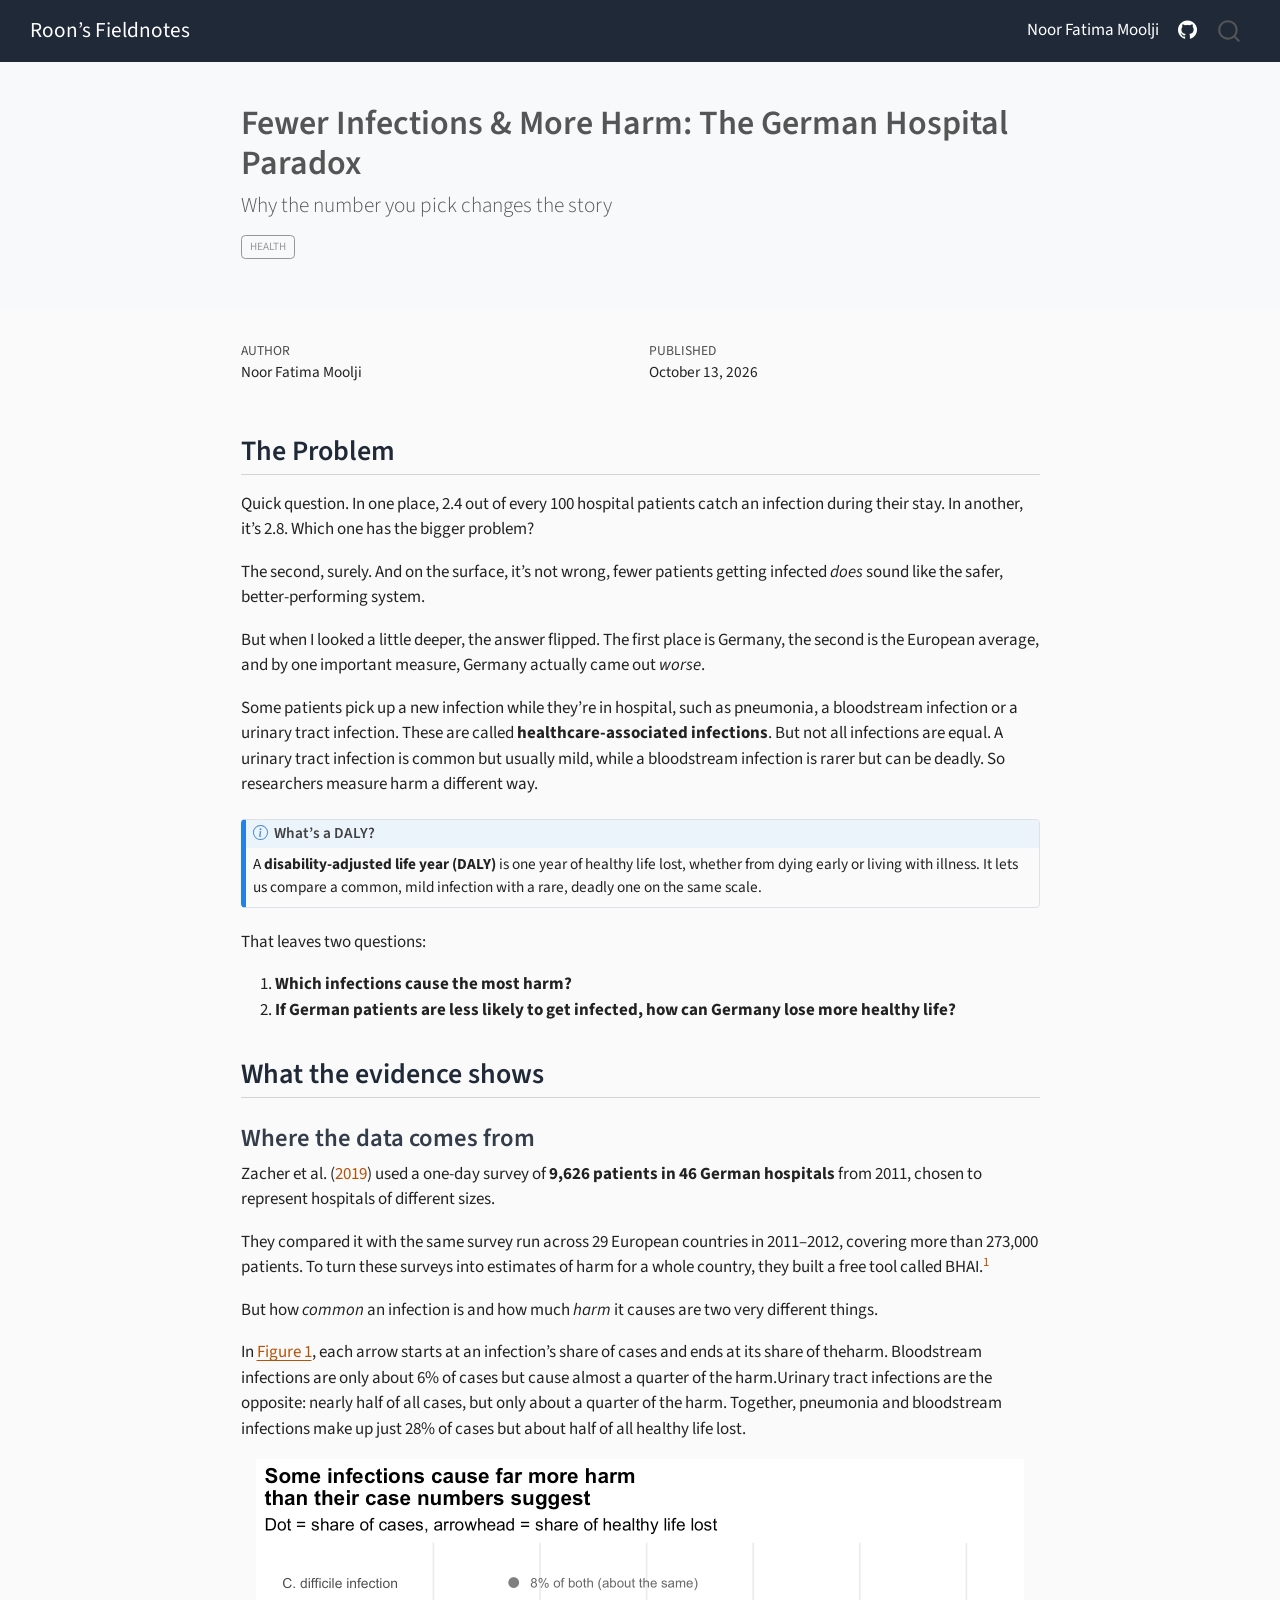
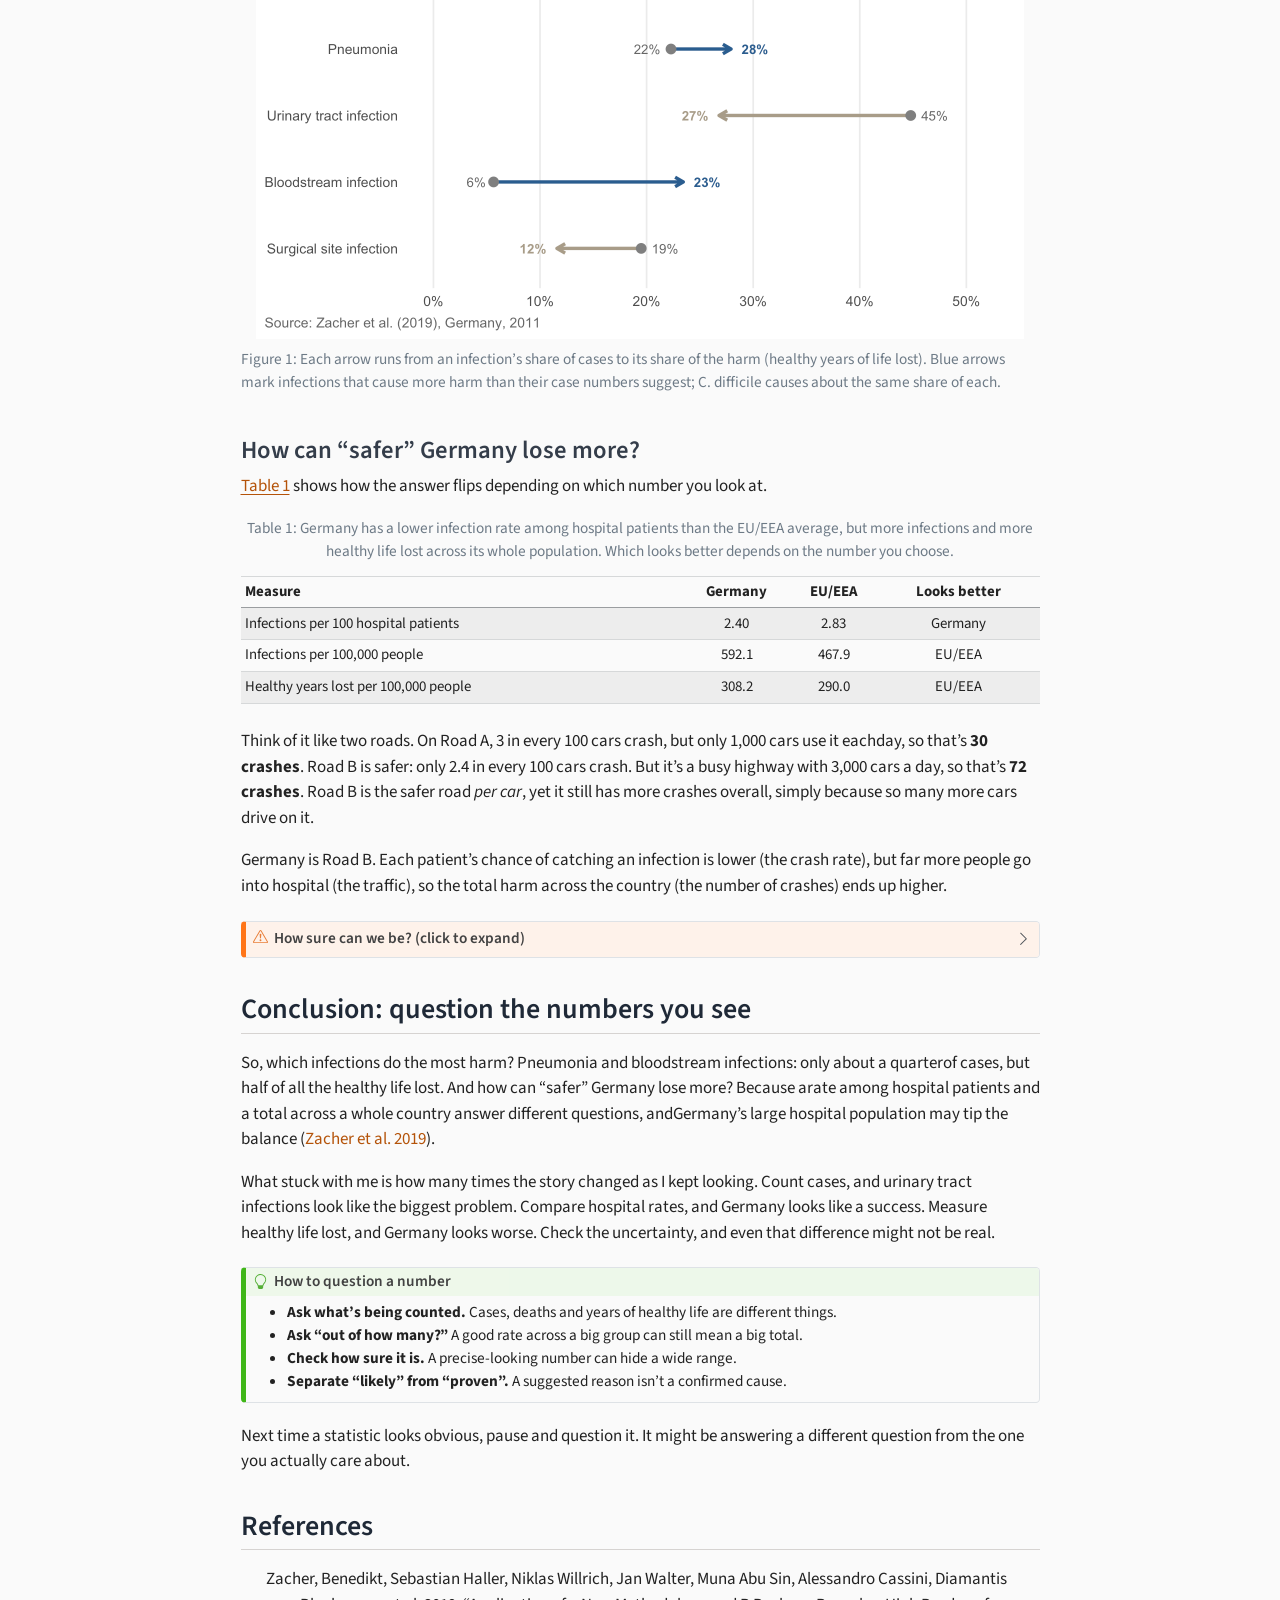
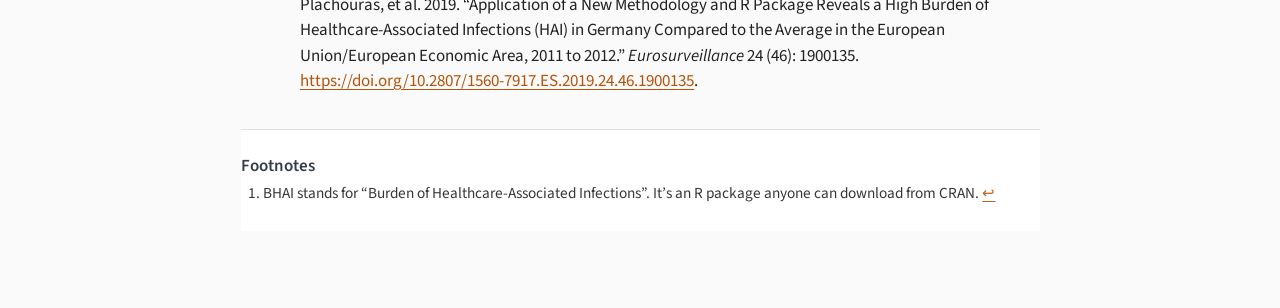
==== commit 820a0195: "Built site for gh-pages" ====
--- a/posts/hospital-infections/index.html
+++ b/posts/hospital-infections/index.html
@@ -136,8 +136,6 @@
             <p class="subtitle lead">Why the number you pick changes the story</p>
                                 <div class="quarto-categories">
                 <div class="quarto-category">health</div>
-                <div class="quarto-category">data</div>
-                <div class="quarto-category">DALYs</div>
               </div>
                   </div>
   </div>
@@ -410,7 +408,7 @@
     }
       var localhostRegex = new RegExp(/^(?:http|https):\/\/localhost\:?[0-9]*\//);
       var mailtoRegex = new RegExp(/^mailto:/);
-        var filterRegex = new RegExp('/' + window.location.host + '/');
+        var filterRegex = new RegExp("https:\/\/ETC5523-2026\.github\.io\/etc5523-assignment-3-noormoolji17\/");
       var isInternal = (href) => {
           return filterRegex.test(href) || localhostRegex.test(href) || mailtoRegex.test(href);
       }
